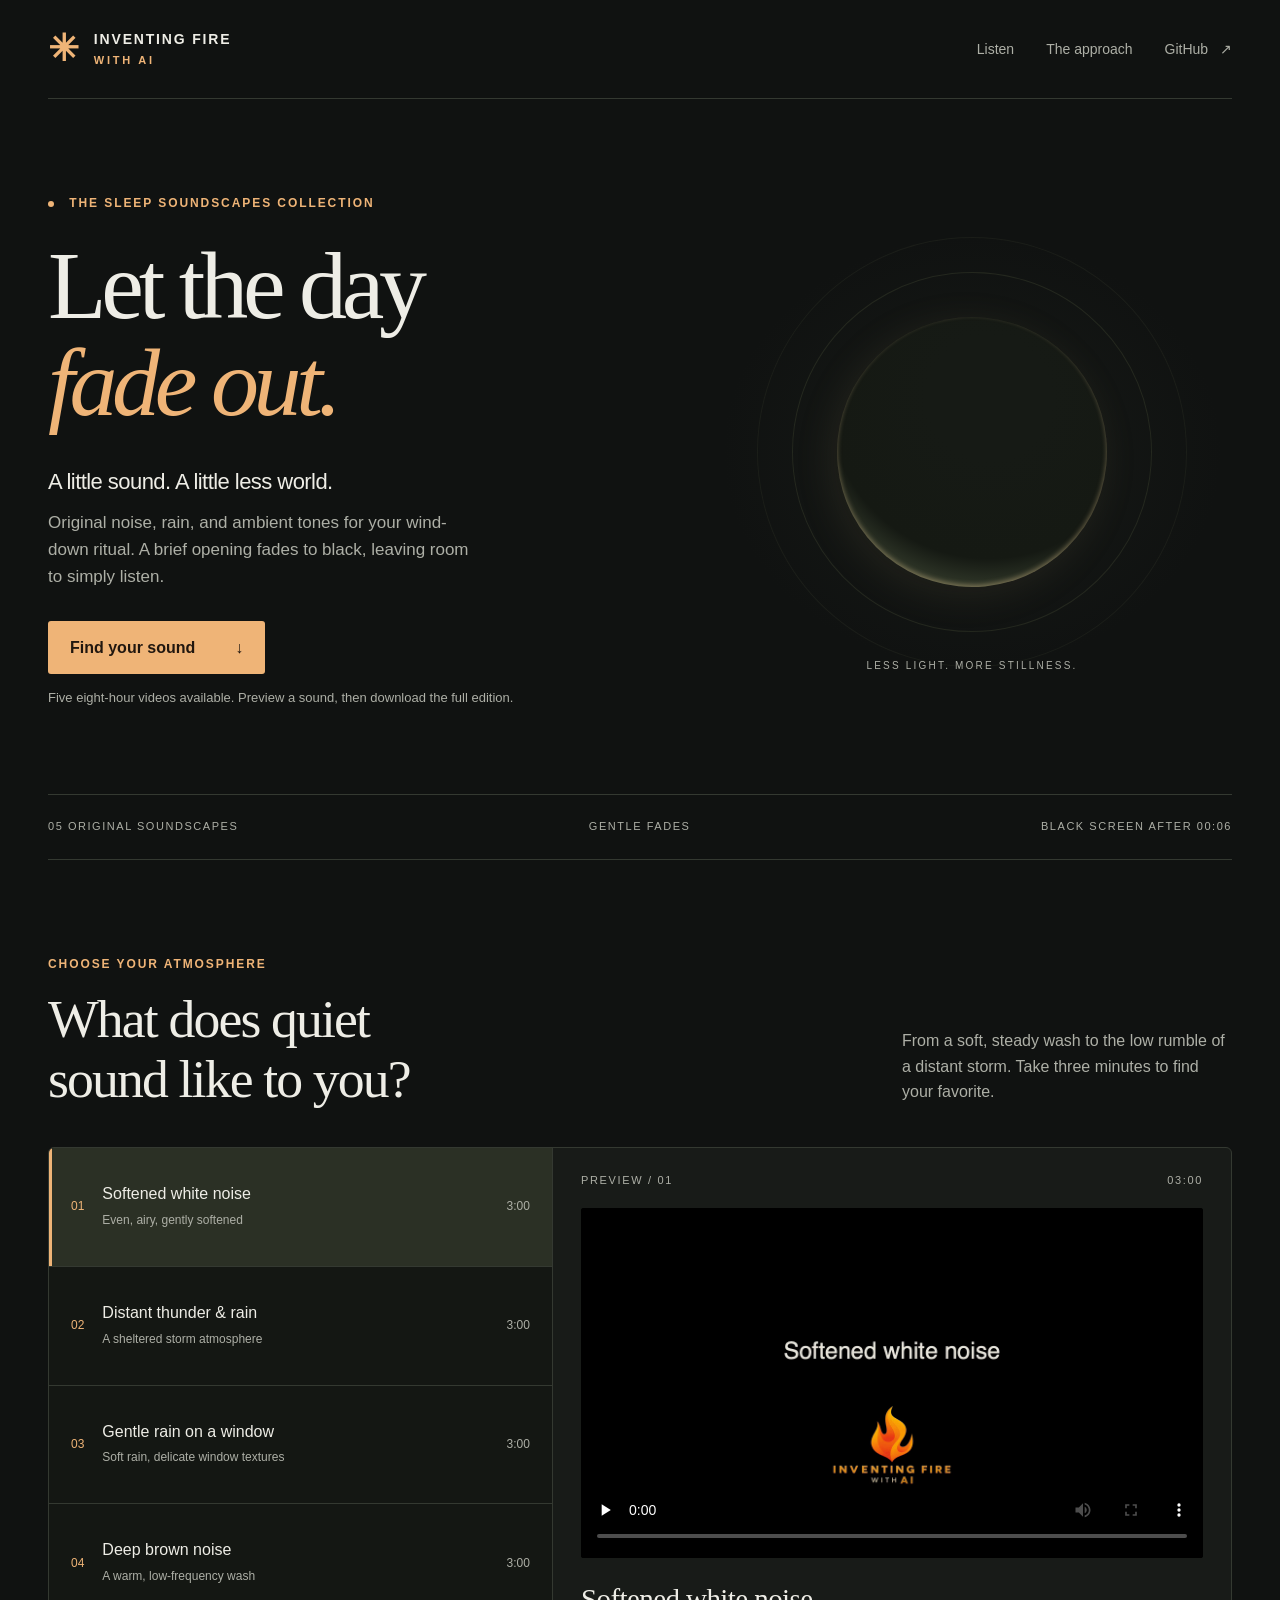
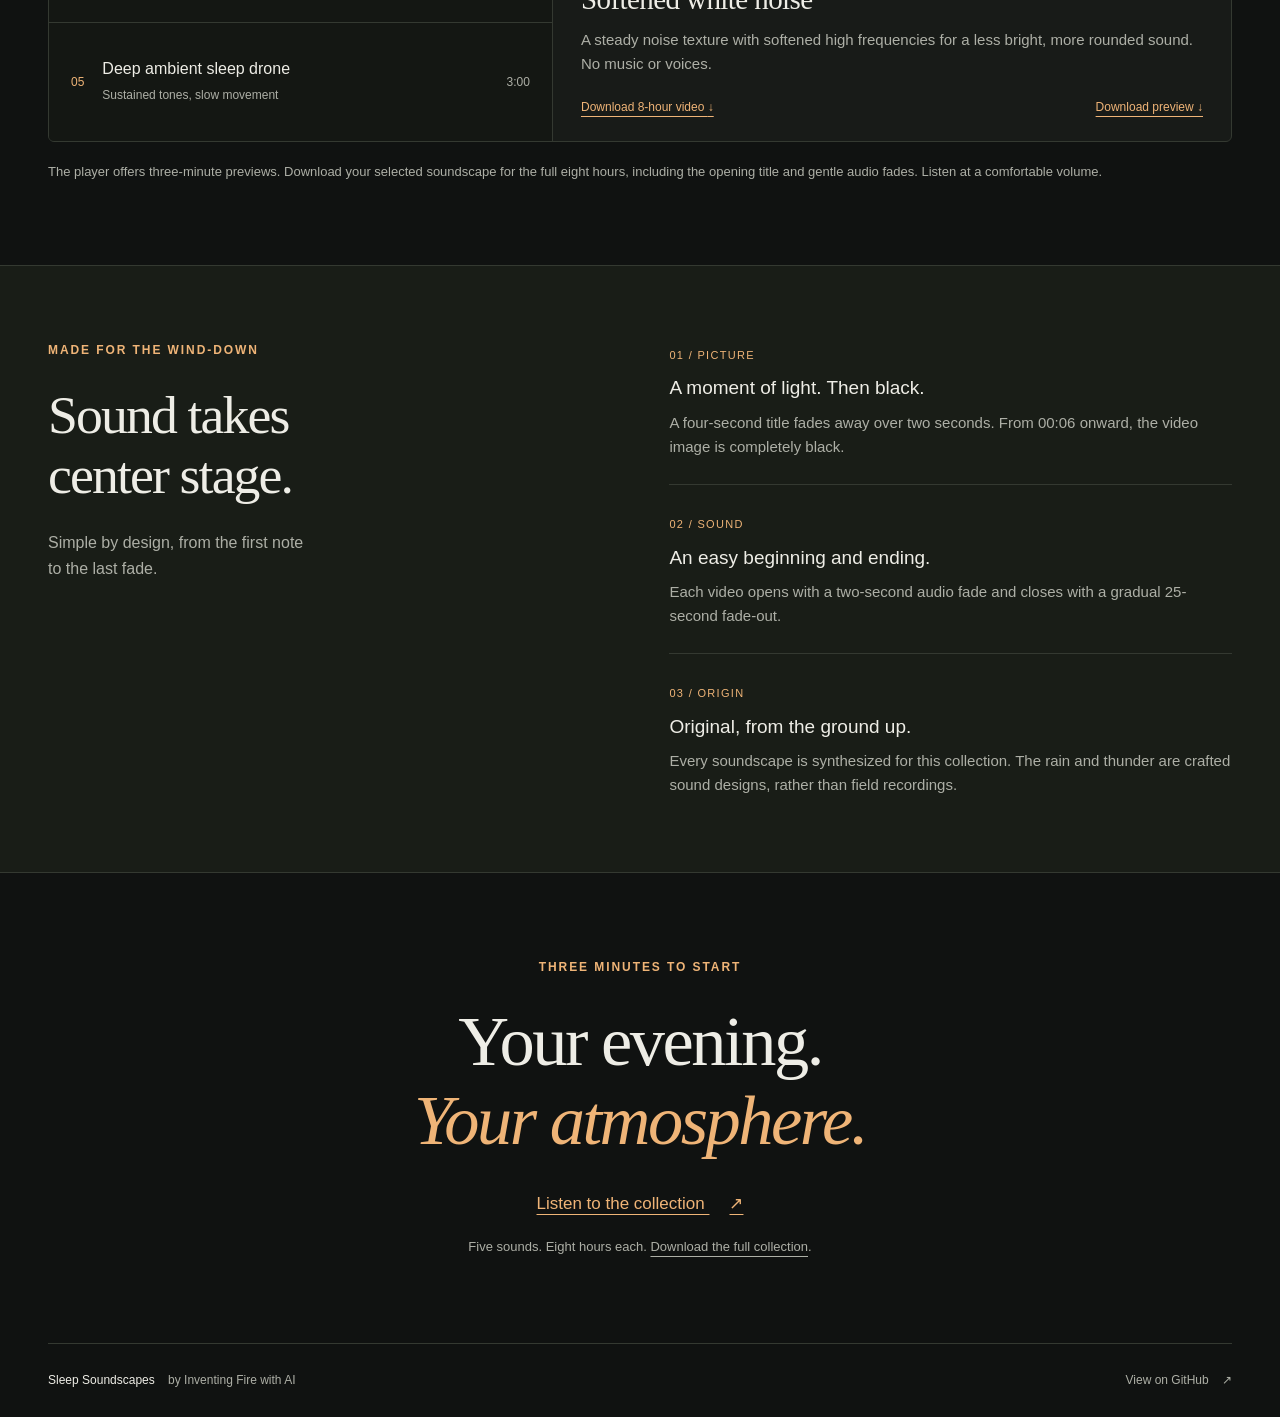
==== site/index.html @ df3f6ff0 "Consolidate production workspace with site under site/ Move the marketing site into site/ and add th" ====
<!doctype html>
<html lang="en">
<head>
  <meta charset="utf-8">
  <meta name="viewport" content="width=device-width, initial-scale=1">
  <meta name="theme-color" content="#101211">
  <meta name="description" content="Five original eight-hour soundscapes for winding down. Preview and download white noise, deep brown noise, rain, distant thunder, and ambient tones by Inventing Fire with AI.">
  <meta property="og:title" content="Sleep Soundscapes · Inventing Fire with AI">
  <meta property="og:description" content="A little sound. A little less world. Five original soundscapes with a brief opening that fades to black. Preview each sound and download the full eight-hour videos.">
  <meta property="og:type" content="website">
  <meta property="og:url" content="https://chiefinnovator.github.io/sleep-videos/">
  <link rel="canonical" href="https://chiefinnovator.github.io/sleep-videos/">
  <title>Sleep Soundscapes · Inventing Fire with AI</title>
  <link rel="stylesheet" href="styles.css">
  <script src="app.js" defer></script>
</head>
<body>
  <a class="skip" href="#main">Skip to content</a>
  <header class="header wrap">
    <a class="brand" href="#" aria-label="Inventing Fire with AI home"><span class="brand-mark" aria-hidden="true">✳</span><span>INVENTING FIRE<small>WITH AI</small></span></a>
    <nav aria-label="Main navigation"><a href="#listen">Listen</a><a href="#approach">The approach</a><a class="source-link" href="https://github.com/ChiefInnovator/sleep-videos">GitHub <span aria-hidden="true">↗</span></a></nav>
  </header>
  <main id="main">
    <section class="hero wrap" aria-labelledby="hero-title">
      <div class="hero-copy">
        <p class="eyebrow"><span class="dot" aria-hidden="true"></span> THE SLEEP SOUNDSCAPES COLLECTION</p>
        <h1 id="hero-title">Let the day<br><em>fade out.</em></h1>
        <p class="intro">A little sound. A little less world.</p>
        <p class="hero-description">Original noise, rain, and ambient tones for your wind-down ritual. A brief opening fades to black, leaving room to simply listen.</p>
        <a class="button" href="#listen">Find your sound <span aria-hidden="true">↓</span></a>
        <p class="release-note">Five eight-hour videos available. Preview a sound, then download the full edition.</p>
      </div>
      <div class="night-art" aria-hidden="true"><div class="orbit orbit-one"></div><div class="orbit orbit-two"></div><div class="eclipse"></div><span class="art-caption">LESS LIGHT. MORE STILLNESS.</span></div>
    </section>
    <div class="collection-note wrap"><span>05 ORIGINAL SOUNDSCAPES</span><span>GENTLE FADES</span><span>BLACK SCREEN AFTER 00:06</span></div>
    <section class="listen wrap" id="listen" aria-labelledby="listen-title">
      <div class="section-heading"><div><p class="eyebrow">CHOOSE YOUR ATMOSPHERE</p><h2 id="listen-title">What does quiet<br>sound like to you?</h2></div><p>From a soft, steady wash to the low rumble of a distant storm. Take three minutes to find your favorite.</p></div>
      <div class="listening-room">
        <div class="track-list" role="group" aria-label="Select a soundscape">
          <button class="track" type="button" data-track="white-noise" aria-pressed="true"><span class="track-number">01</span><span class="track-copy"><strong>Softened white noise</strong><small>Even, airy, gently softened</small></span><span class="track-duration">3:00</span></button>
          <button class="track" type="button" data-track="distant-thunder-rain" aria-pressed="false"><span class="track-number">02</span><span class="track-copy"><strong>Distant thunder &amp; rain</strong><small>A sheltered storm atmosphere</small></span><span class="track-duration">3:00</span></button>
          <button class="track" type="button" data-track="rain-on-window" aria-pressed="false"><span class="track-number">03</span><span class="track-copy"><strong>Gentle rain on a window</strong><small>Soft rain, delicate window textures</small></span><span class="track-duration">3:00</span></button>
          <button class="track" type="button" data-track="brown-noise" aria-pressed="false"><span class="track-number">04</span><span class="track-copy"><strong>Deep brown noise</strong><small>A warm, low-frequency wash</small></span><span class="track-duration">3:00</span></button>
          <button class="track" type="button" data-track="ambient-drone" aria-pressed="false"><span class="track-number">05</span><span class="track-copy"><strong>Deep ambient sleep drone</strong><small>Sustained tones, slow movement</small></span><span class="track-duration">3:00</span></button>
        </div>
        <div class="player-panel">
          <div class="player-label"><span>PREVIEW / <span id="track-index">01</span></span><span>03:00</span></div>
          <video id="player" controls playsinline preload="none" poster="media/white-noise-title.png" src="media/white-noise-preview.mp4" aria-label="Softened white noise preview">Your browser does not support video playback. <a href="media/white-noise-preview.mp4">Download the white noise preview</a>.</video>
          <div class="player-copy" aria-live="polite" aria-atomic="true"><h3 id="track-title">Softened white noise</h3><p id="track-description">A steady noise texture with softened high frequencies for a less bright, more rounded sound. No music or voices.</p></div>
          <div class="player-footer"><a id="download-full" href="https://github.com/ChiefInnovator/sleep-videos/releases/download/v1.0.0/white-noise-full.mp4">Download 8-hour video <span aria-hidden="true">↓</span></a><a id="download" href="media/white-noise-preview.mp4" download>Download preview <span aria-hidden="true">↓</span></a></div>
          <p class="player-error" id="player-error" role="alert" hidden>This preview couldn’t load. Try the download link below the player.</p>
          <noscript><p>To hear the other soundscapes, open a preview: <a href="media/distant-thunder-rain-preview.mp4">Thunder &amp; rain</a> · <a href="media/rain-on-window-preview.mp4">Window rain</a> · <a href="media/brown-noise-preview.mp4">Brown noise</a> · <a href="media/ambient-drone-preview.mp4">Ambient drone</a>.</p></noscript>
        </div>
      </div>
      <p class="listening-note">The player offers three-minute previews. Download your selected soundscape for the full eight hours, including the opening title and gentle audio fades. Listen at a comfortable volume.</p>
    </section>
    <section class="approach" id="approach" aria-labelledby="approach-title"><div class="wrap approach-inner">
      <div class="approach-intro"><p class="eyebrow">MADE FOR THE WIND-DOWN</p><h2 id="approach-title">Sound takes<br>center stage.</h2><p>Simple by design, from the first note to the last fade.</p></div>
      <div class="principles">
        <article><span class="principle-number">01 / PICTURE</span><h3>A moment of light. Then black.</h3><p>A four-second title fades away over two seconds. From 00:06 onward, the video image is completely black.</p></article>
        <article><span class="principle-number">02 / SOUND</span><h3>An easy beginning and ending.</h3><p>Each video opens with a two-second audio fade and closes with a gradual 25-second fade-out.</p></article>
        <article><span class="principle-number">03 / ORIGIN</span><h3>Original, from the ground up.</h3><p>Every soundscape is synthesized for this collection. The rain and thunder are crafted sound designs, rather than field recordings.</p></article>
      </div>
    </div></section>
    <section class="closing wrap"><p class="eyebrow">THREE MINUTES TO START</p><h2>Your evening.<br><em>Your atmosphere.</em></h2><a class="text-link" href="#listen">Listen to the collection <span aria-hidden="true">↗</span></a><p>Five sounds. Eight hours each. <a href="https://github.com/ChiefInnovator/sleep-videos/releases/tag/v1.0.0">Download the full collection</a>.</p></section>
  </main>
  <footer class="footer wrap"><p>Sleep Soundscapes <span>by Inventing Fire with AI</span></p><a href="https://github.com/ChiefInnovator/sleep-videos">View on GitHub <span aria-hidden="true">↗</span></a></footer>
</body>
</html>
---- site/styles.css ----
:root{color-scheme:dark;--bg:#101211;--surface:#181b18;--text:#eeede6;--muted:#adafa6;--line:#343931;--accent:#efb477;--serif:Georgia,'Times New Roman',serif}*{box-sizing:border-box}html{scroll-behavior:smooth;scroll-padding-top:2rem}body{margin:0;background:var(--bg);color:var(--text);font:16px/1.6 -apple-system,BlinkMacSystemFont,'Segoe UI',sans-serif}a{color:inherit;text-underline-offset:5px}button,a{-webkit-tap-highlight-color:transparent}button{font:inherit}a:focus-visible,button:focus-visible,video:focus-visible{outline:2px solid var(--accent);outline-offset:6px}.wrap{width:min(1200px,calc(100% - 96px));margin-inline:auto}.skip{position:absolute;top:-100px;left:16px;z-index:10;background:var(--text);color:var(--bg);padding:12px}.skip:focus{top:12px}.header{display:flex;justify-content:space-between;align-items:center;padding-block:30px;border-bottom:1px solid var(--line);gap:24px}.brand{display:flex;align-items:center;gap:13px;text-decoration:none;letter-spacing:.13em;font-weight:650;font-size:14px;line-height:1.4}.brand small{display:block;font-size:11px;letter-spacing:.25em;color:var(--accent);margin-top:3px}.brand-mark{font-size:37px;line-height:1;color:var(--accent)}nav{display:flex;gap:32px;align-items:center;font-size:14px}nav a{text-decoration:none;color:var(--muted)}nav a:hover{color:var(--text)}.source-link span{margin-left:8px}.hero{display:grid;grid-template-columns:1.2fr 1fr;align-items:center;gap:40px;padding-block:95px 85px;overflow:hidden}.eyebrow{font-size:12px;font-weight:600;letter-spacing:.16em;margin:0 0 26px;color:var(--accent);line-height:1.5}.dot{display:inline-block;width:6px;height:6px;border-radius:50%;background:var(--accent);margin-right:10px;vertical-align:middle}h1,h2,h3,p{margin-top:0}h1{font:normal clamp(66px,7.5vw,104px)/1.01 var(--serif);letter-spacing:-.055em;margin-bottom:32px}em{font-weight:normal;color:var(--accent)}.intro{font-size:22px;letter-spacing:-.025em;margin-bottom:10px}.hero-description{max-width:435px;color:var(--muted);font-size:17px;margin-bottom:30px}.button{display:inline-flex;align-items:center;gap:40px;background:var(--accent);color:#21170f;padding:14px 22px;text-decoration:none;border-radius:3px;font-weight:600}.button:hover{background:#f4c593}.release-note{font-size:13px;color:var(--muted);margin:14px 0 0}.night-art{height:450px;position:relative;display:grid;place-items:center;background:radial-gradient(ellipse at 50% 50%,#2b322840,transparent 68%)}.eclipse{width:270px;height:270px;border-radius:50%;background:radial-gradient(circle at 65% 35%,#161a15 25%,#151913 65%,#4e5941 90%,#c8c9a0);box-shadow:-9px 4px 40px #aa996619,inset 1px -2px 5px #e7ca9366;transform:rotate(-28deg)}.orbit{position:absolute;left:50%;top:50%;border:1px solid #555c4145;border-radius:50%;transform:translate(-50%,-50%) rotate(-28deg);width:360px;height:360px}.orbit-two{width:430px;height:430px;border-color:#555c4128}.art-caption{position:absolute;bottom:3px;font-size:10px;letter-spacing:.22em;color:var(--muted)}.collection-note{display:flex;justify-content:space-between;gap:20px;border-block:1px solid var(--line);padding-block:23px;font-size:11px;letter-spacing:.14em;color:var(--muted)}.listen{padding-block:95px 82px}.section-heading{display:flex;align-items:flex-end;justify-content:space-between;gap:50px;margin-bottom:38px}.section-heading .eyebrow{margin-bottom:16px}h2{font:normal clamp(38px,4.2vw,58px)/1.12 var(--serif);letter-spacing:-.035em;margin-bottom:0}.section-heading>p{max-width:330px;color:var(--muted);margin-bottom:4px}.listening-room{display:grid;grid-template-columns:1fr 1.35fr;border:1px solid var(--line);border-radius:6px;overflow:hidden;background:var(--surface)}.track-list{display:flex;flex-direction:column;background:#141713}.track{display:flex;align-items:center;gap:18px;text-align:left;color:var(--text);background:transparent;border:0;border-bottom:1px solid var(--line);padding:25px 22px;cursor:pointer;flex:1;min-height:100px}.track:last-child{border-bottom:0}.track:hover{background:#22281e}.track[aria-pressed=true]{background:#2b3025;box-shadow:inset 3px 0 var(--accent)}.track-number{font-size:12px;color:var(--accent);font-variant-numeric:tabular-nums}.track-copy{flex:1;min-width:0}.track strong{display:block;font-size:16px;font-weight:500;line-height:1.3}.track small{display:block;font-size:12px;color:var(--muted);margin-top:6px}.track-duration{font-size:12px;color:var(--muted);font-variant-numeric:tabular-nums}.player-panel{padding:24px 28px;border-left:1px solid var(--line);min-width:0;display:flex;flex-direction:column}.player-label{display:flex;justify-content:space-between;font-size:11px;letter-spacing:.15em;color:var(--muted);margin-bottom:18px}video{display:block;width:100%;aspect-ratio:16/9;background:#000;border-radius:3px}.player-copy{margin-top:25px}.player-copy h3{font:normal 29px/1.15 var(--serif);letter-spacing:-.02em;margin-bottom:12px}.player-copy p{font-size:15px;color:var(--muted);min-height:48px;margin-bottom:22px}.player-footer{margin-top:auto;display:flex;flex-wrap:wrap;justify-content:space-between;gap:12px;font-size:12px;color:var(--muted)}.player-footer a{color:var(--accent)}.player-error{color:#f1bb93;font-size:14px;margin:18px 0 0}.listening-note{color:var(--muted);font-size:13px;margin:20px 0 0}.approach{background:#191d17;border-block:1px solid var(--line)}.approach-inner{padding-block:75px;display:grid;grid-template-columns:1fr 1.1fr;gap:110px}.approach-intro h2{margin-bottom:25px}.approach-intro>p:last-child{color:var(--muted);max-width:270px}.principles article{padding-block:25px;border-bottom:1px solid var(--line)}.principles article:first-child{padding-top:0}.principles article:last-child{border:0;padding-bottom:0}.principle-number{font-size:11px;letter-spacing:.12em;color:var(--accent)}.principles h3{font-size:19px;font-weight:500;line-height:1.4;margin:9px 0}.principles p{color:var(--muted);font-size:15px;margin-bottom:0}.closing{text-align:center;padding-block:85px}.closing h2{font-size:clamp(48px,5.5vw,76px);margin-bottom:30px}.text-link{display:inline-block;font-size:17px;color:var(--accent)}.text-link span{margin-left:20px}.closing>p:last-child{font-size:13px;color:var(--muted);margin:20px 0 0}.footer{border-top:1px solid var(--line);padding-block:27px;display:flex;justify-content:space-between;gap:20px;align-items:center;font-size:12px}.footer p{margin:0}.footer span{color:var(--muted);margin-left:10px}.footer a{color:var(--muted);text-decoration:none}@media(min-width:1500px){.hero{padding-block:115px}}@media(max-width:950px){.wrap{width:calc(100% - 48px)}.hero{gap:0;padding-block:70px}.night-art{height:380px}.eclipse{width:230px;height:230px}.orbit{width:300px;height:300px}.orbit-two{width:350px;height:350px}.hero-description{max-width:360px}.listening-room{grid-template-columns:1fr 1.15fr}.track{gap:12px;padding:20px 16px}.track-duration{display:none}.player-panel{padding:22px}.approach-inner{gap:65px}}@media(max-width:700px){.wrap{width:calc(100% - 40px)}.header{padding-block:24px;align-items:flex-start}.brand{font-size:12px;gap:9px}.brand-mark{font-size:30px}nav{gap:18px;font-size:13px}nav a:nth-child(2){display:none}.hero{grid-template-columns:1fr;padding-block:58px 45px}.hero-copy{position:relative;z-index:1}h1{font-size:clamp(64px,14vw,90px)}.hero-description{max-width:440px}.night-art{display:none}.eyebrow{font-size:10px;letter-spacing:.12em}.collection-note{font-size:9px;letter-spacing:.08em;flex-wrap:wrap;justify-content:flex-start;column-gap:24px;row-gap:8px;padding-block:18px}.listen{padding-block:55px}.section-heading{display:block;margin-bottom:27px}.section-heading>p{max-width:100%;margin:20px 0 0}.listening-room{grid-template-columns:1fr}.track{min-height:82px;padding:17px 20px}.track-duration{display:block}.track small{font-size:13px}.player-panel{border-left:0;border-top:1px solid var(--line);padding:22px 18px}.player-copy p{min-height:0}.approach-inner{grid-template-columns:1fr;gap:32px;padding-block:50px}.approach-intro>p:last-child{max-width:100%}.closing{padding-block:60px}.footer{align-items:flex-start}.footer p span{display:block;margin-left:0}.footer a{white-space:nowrap}}@media(prefers-reduced-motion:reduce){html{scroll-behavior:auto}}
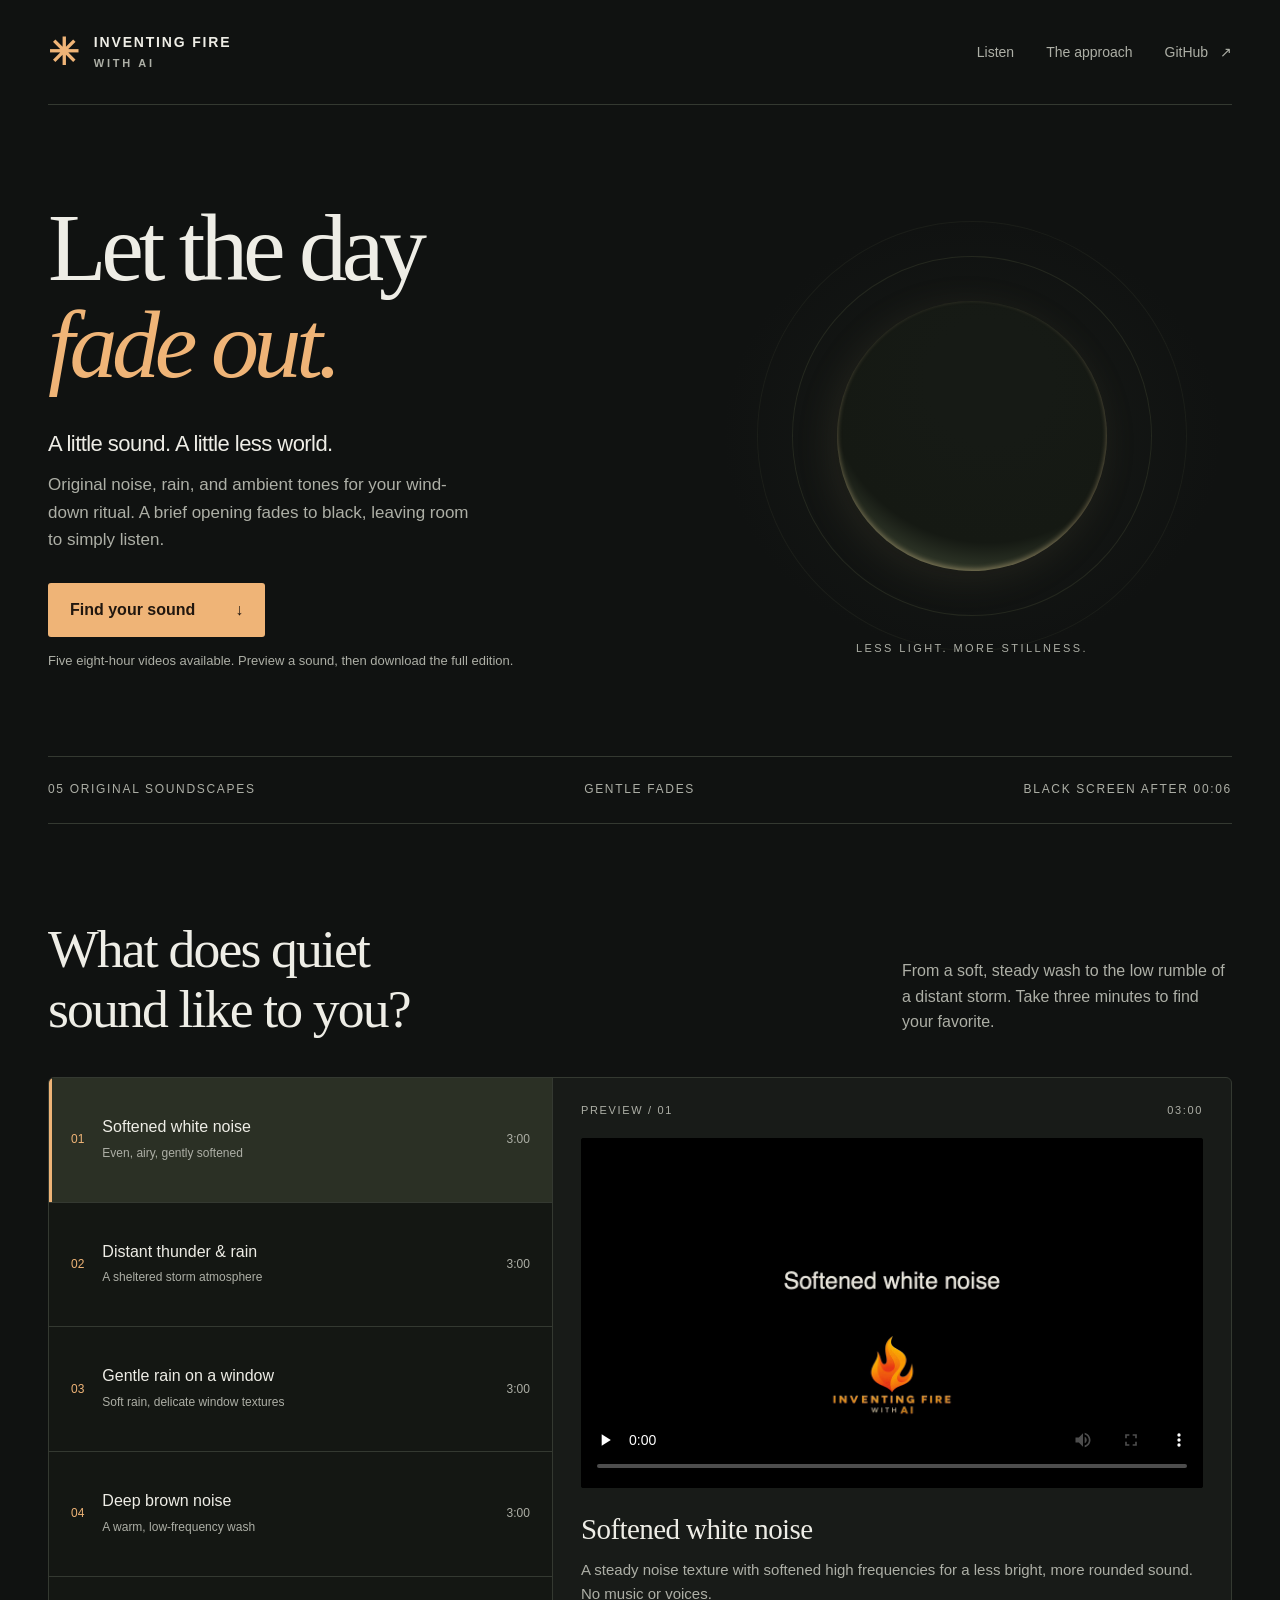
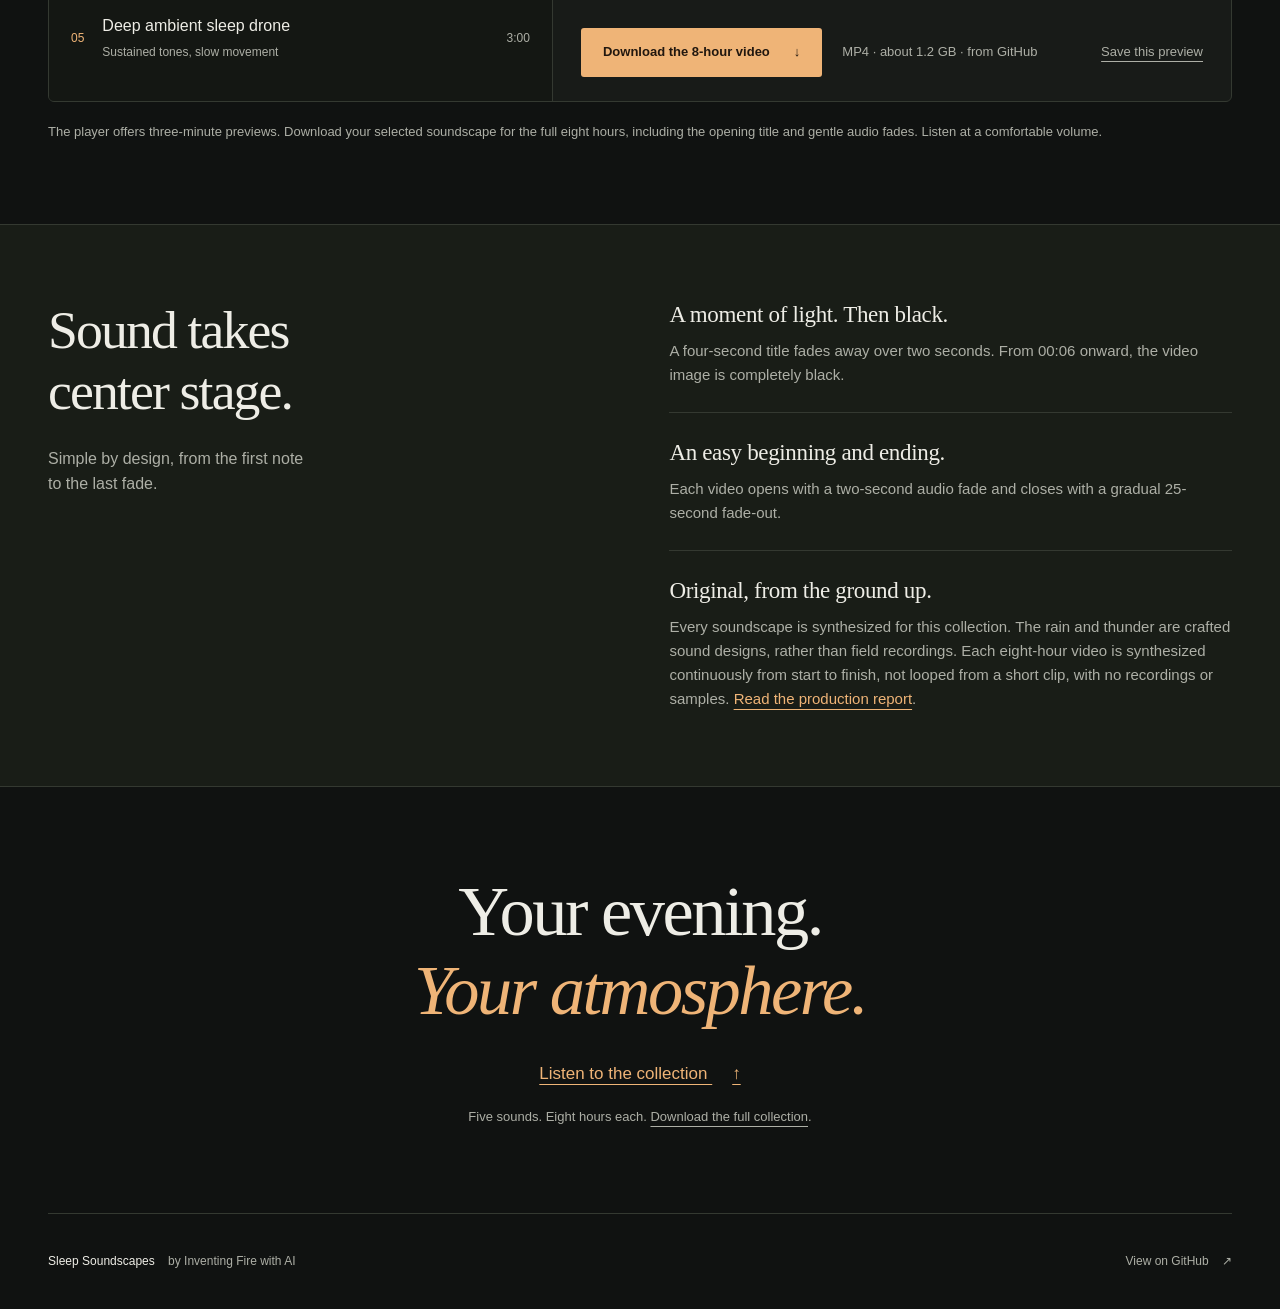
==== commit fe4d668c: "Apply Impeccable critique to the landing page Make the full video the player's primary action with i" ====
--- a/site/index.html
+++ b/site/index.html
@@ -9,6 +9,7 @@
   <meta property="og:description" content="A little sound. A little less world. Five original soundscapes with a brief opening that fades to black. Preview each sound and download the full eight-hour videos.">
   <meta property="og:type" content="website">
   <meta property="og:url" content="https://chiefinnovator.github.io/sleep-videos/">
+  <meta property="og:image" content="https://chiefinnovator.github.io/sleep-videos/media/white-noise-title.png">
   <link rel="canonical" href="https://chiefinnovator.github.io/sleep-videos/">
   <title>Sleep Soundscapes · Inventing Fire with AI</title>
   <link rel="stylesheet" href="styles.css">
@@ -23,7 +24,6 @@
   <main id="main">
     <section class="hero wrap" aria-labelledby="hero-title">
       <div class="hero-copy">
-        <p class="eyebrow"><span class="dot" aria-hidden="true"></span> THE SLEEP SOUNDSCAPES COLLECTION</p>
         <h1 id="hero-title">Let the day<br><em>fade out.</em></h1>
         <p class="intro">A little sound. A little less world.</p>
         <p class="hero-description">Original noise, rain, and ambient tones for your wind-down ritual. A brief opening fades to black, leaving room to simply listen.</p>
@@ -34,7 +34,7 @@
     </section>
     <div class="collection-note wrap"><span>05 ORIGINAL SOUNDSCAPES</span><span>GENTLE FADES</span><span>BLACK SCREEN AFTER 00:06</span></div>
     <section class="listen wrap" id="listen" aria-labelledby="listen-title">
-      <div class="section-heading"><div><p class="eyebrow">CHOOSE YOUR ATMOSPHERE</p><h2 id="listen-title">What does quiet<br>sound like to you?</h2></div><p>From a soft, steady wash to the low rumble of a distant storm. Take three minutes to find your favorite.</p></div>
+      <div class="section-heading"><div><h2 id="listen-title">What does quiet<br>sound like to you?</h2></div><p>From a soft, steady wash to the low rumble of a distant storm. Take three minutes to find your favorite.</p></div>
       <div class="listening-room">
         <div class="track-list" role="group" aria-label="Select a soundscape">
           <button class="track" type="button" data-track="white-noise" aria-pressed="true"><span class="track-number">01</span><span class="track-copy"><strong>Softened white noise</strong><small>Even, airy, gently softened</small></span><span class="track-duration">3:00</span></button>
@@ -47,22 +47,22 @@
           <div class="player-label"><span>PREVIEW / <span id="track-index">01</span></span><span>03:00</span></div>
           <video id="player" controls playsinline preload="none" poster="media/white-noise-title.png" src="media/white-noise-preview.mp4" aria-label="Softened white noise preview">Your browser does not support video playback. <a href="media/white-noise-preview.mp4">Download the white noise preview</a>.</video>
           <div class="player-copy" aria-live="polite" aria-atomic="true"><h3 id="track-title">Softened white noise</h3><p id="track-description">A steady noise texture with softened high frequencies for a less bright, more rounded sound. No music or voices.</p></div>
-          <div class="player-footer"><a id="download-full" href="https://github.com/ChiefInnovator/sleep-videos/releases/download/v1.0.0/white-noise-full.mp4">Download 8-hour video <span aria-hidden="true">↓</span></a><a id="download" href="media/white-noise-preview.mp4" download>Download preview <span aria-hidden="true">↓</span></a></div>
-          <p class="player-error" id="player-error" role="alert" hidden>This preview couldn’t load. Try the download link below the player.</p>
+          <div class="player-footer"><a class="button" id="download-full" href="https://github.com/ChiefInnovator/sleep-videos/releases/download/v1.0.0/white-noise-full.mp4">Download the 8-hour video <span aria-hidden="true">↓</span></a><span class="file-note">MP4 · about 1.2 GB · from GitHub</span><a class="quiet-link" id="download" href="media/white-noise-preview.mp4" download>Save this preview</a></div>
+          <p class="player-error" id="player-error" role="alert" hidden>This preview couldn’t load. Try the download links above.</p>
           <noscript><p>To hear the other soundscapes, open a preview: <a href="media/distant-thunder-rain-preview.mp4">Thunder &amp; rain</a> · <a href="media/rain-on-window-preview.mp4">Window rain</a> · <a href="media/brown-noise-preview.mp4">Brown noise</a> · <a href="media/ambient-drone-preview.mp4">Ambient drone</a>.</p></noscript>
         </div>
       </div>
       <p class="listening-note">The player offers three-minute previews. Download your selected soundscape for the full eight hours, including the opening title and gentle audio fades. Listen at a comfortable volume.</p>
     </section>
     <section class="approach" id="approach" aria-labelledby="approach-title"><div class="wrap approach-inner">
-      <div class="approach-intro"><p class="eyebrow">MADE FOR THE WIND-DOWN</p><h2 id="approach-title">Sound takes<br>center stage.</h2><p>Simple by design, from the first note to the last fade.</p></div>
+      <div class="approach-intro"><h2 id="approach-title">Sound takes<br>center stage.</h2><p>Simple by design, from the first note to the last fade.</p></div>
       <div class="principles">
-        <article><span class="principle-number">01 / PICTURE</span><h3>A moment of light. Then black.</h3><p>A four-second title fades away over two seconds. From 00:06 onward, the video image is completely black.</p></article>
-        <article><span class="principle-number">02 / SOUND</span><h3>An easy beginning and ending.</h3><p>Each video opens with a two-second audio fade and closes with a gradual 25-second fade-out.</p></article>
-        <article><span class="principle-number">03 / ORIGIN</span><h3>Original, from the ground up.</h3><p>Every soundscape is synthesized for this collection. The rain and thunder are crafted sound designs, rather than field recordings.</p></article>
+        <article><h3>A moment of light. Then black.</h3><p>A four-second title fades away over two seconds. From 00:06 onward, the video image is completely black.</p></article>
+        <article><h3>An easy beginning and ending.</h3><p>Each video opens with a two-second audio fade and closes with a gradual 25-second fade-out.</p></article>
+        <article><h3>Original, from the ground up.</h3><p>Every soundscape is synthesized for this collection. The rain and thunder are crafted sound designs, rather than field recordings. Each eight-hour video is synthesized continuously from start to finish, not looped from a short clip, with no recordings or samples. <a href="https://github.com/ChiefInnovator/sleep-videos/blob/main/reports/full-summary.md">Read the production report</a>.</p></article>
       </div>
     </div></section>
-    <section class="closing wrap"><p class="eyebrow">THREE MINUTES TO START</p><h2>Your evening.<br><em>Your atmosphere.</em></h2><a class="text-link" href="#listen">Listen to the collection <span aria-hidden="true">↗</span></a><p>Five sounds. Eight hours each. <a href="https://github.com/ChiefInnovator/sleep-videos/releases/tag/v1.0.0">Download the full collection</a>.</p></section>
+    <section class="closing wrap"><h2>Your evening.<br><em>Your atmosphere.</em></h2><a class="text-link" href="#listen">Listen to the collection <span aria-hidden="true">↑</span></a><p>Five sounds. Eight hours each. <a href="https://github.com/ChiefInnovator/sleep-videos/releases/tag/v1.0.0">Download the full collection</a>.</p></section>
   </main>
   <footer class="footer wrap"><p>Sleep Soundscapes <span>by Inventing Fire with AI</span></p><a href="https://github.com/ChiefInnovator/sleep-videos">View on GitHub <span aria-hidden="true">↗</span></a></footer>
 </body>
--- a/site/styles.css
+++ b/site/styles.css
@@ -1 +1 @@
-:root{color-scheme:dark;--bg:#101211;--surface:#181b18;--text:#eeede6;--muted:#adafa6;--line:#343931;--accent:#efb477;--serif:Georgia,'Times New Roman',serif}*{box-sizing:border-box}html{scroll-behavior:smooth;scroll-padding-top:2rem}body{margin:0;background:var(--bg);color:var(--text);font:16px/1.6 -apple-system,BlinkMacSystemFont,'Segoe UI',sans-serif}a{color:inherit;text-underline-offset:5px}button,a{-webkit-tap-highlight-color:transparent}button{font:inherit}a:focus-visible,button:focus-visible,video:focus-visible{outline:2px solid var(--accent);outline-offset:6px}.wrap{width:min(1200px,calc(100% - 96px));margin-inline:auto}.skip{position:absolute;top:-100px;left:16px;z-index:10;background:var(--text);color:var(--bg);padding:12px}.skip:focus{top:12px}.header{display:flex;justify-content:space-between;align-items:center;padding-block:30px;border-bottom:1px solid var(--line);gap:24px}.brand{display:flex;align-items:center;gap:13px;text-decoration:none;letter-spacing:.13em;font-weight:650;font-size:14px;line-height:1.4}.brand small{display:block;font-size:11px;letter-spacing:.25em;color:var(--accent);margin-top:3px}.brand-mark{font-size:37px;line-height:1;color:var(--accent)}nav{display:flex;gap:32px;align-items:center;font-size:14px}nav a{text-decoration:none;color:var(--muted)}nav a:hover{color:var(--text)}.source-link span{margin-left:8px}.hero{display:grid;grid-template-columns:1.2fr 1fr;align-items:center;gap:40px;padding-block:95px 85px;overflow:hidden}.eyebrow{font-size:12px;font-weight:600;letter-spacing:.16em;margin:0 0 26px;color:var(--accent);line-height:1.5}.dot{display:inline-block;width:6px;height:6px;border-radius:50%;background:var(--accent);margin-right:10px;vertical-align:middle}h1,h2,h3,p{margin-top:0}h1{font:normal clamp(66px,7.5vw,104px)/1.01 var(--serif);letter-spacing:-.055em;margin-bottom:32px}em{font-weight:normal;color:var(--accent)}.intro{font-size:22px;letter-spacing:-.025em;margin-bottom:10px}.hero-description{max-width:435px;color:var(--muted);font-size:17px;margin-bottom:30px}.button{display:inline-flex;align-items:center;gap:40px;background:var(--accent);color:#21170f;padding:14px 22px;text-decoration:none;border-radius:3px;font-weight:600}.button:hover{background:#f4c593}.release-note{font-size:13px;color:var(--muted);margin:14px 0 0}.night-art{height:450px;position:relative;display:grid;place-items:center;background:radial-gradient(ellipse at 50% 50%,#2b322840,transparent 68%)}.eclipse{width:270px;height:270px;border-radius:50%;background:radial-gradient(circle at 65% 35%,#161a15 25%,#151913 65%,#4e5941 90%,#c8c9a0);box-shadow:-9px 4px 40px #aa996619,inset 1px -2px 5px #e7ca9366;transform:rotate(-28deg)}.orbit{position:absolute;left:50%;top:50%;border:1px solid #555c4145;border-radius:50%;transform:translate(-50%,-50%) rotate(-28deg);width:360px;height:360px}.orbit-two{width:430px;height:430px;border-color:#555c4128}.art-caption{position:absolute;bottom:3px;font-size:10px;letter-spacing:.22em;color:var(--muted)}.collection-note{display:flex;justify-content:space-between;gap:20px;border-block:1px solid var(--line);padding-block:23px;font-size:11px;letter-spacing:.14em;color:var(--muted)}.listen{padding-block:95px 82px}.section-heading{display:flex;align-items:flex-end;justify-content:space-between;gap:50px;margin-bottom:38px}.section-heading .eyebrow{margin-bottom:16px}h2{font:normal clamp(38px,4.2vw,58px)/1.12 var(--serif);letter-spacing:-.035em;margin-bottom:0}.section-heading>p{max-width:330px;color:var(--muted);margin-bottom:4px}.listening-room{display:grid;grid-template-columns:1fr 1.35fr;border:1px solid var(--line);border-radius:6px;overflow:hidden;background:var(--surface)}.track-list{display:flex;flex-direction:column;background:#141713}.track{display:flex;align-items:center;gap:18px;text-align:left;color:var(--text);background:transparent;border:0;border-bottom:1px solid var(--line);padding:25px 22px;cursor:pointer;flex:1;min-height:100px}.track:last-child{border-bottom:0}.track:hover{background:#22281e}.track[aria-pressed=true]{background:#2b3025;box-shadow:inset 3px 0 var(--accent)}.track-number{font-size:12px;color:var(--accent);font-variant-numeric:tabular-nums}.track-copy{flex:1;min-width:0}.track strong{display:block;font-size:16px;font-weight:500;line-height:1.3}.track small{display:block;font-size:12px;color:var(--muted);margin-top:6px}.track-duration{font-size:12px;color:var(--muted);font-variant-numeric:tabular-nums}.player-panel{padding:24px 28px;border-left:1px solid var(--line);min-width:0;display:flex;flex-direction:column}.player-label{display:flex;justify-content:space-between;font-size:11px;letter-spacing:.15em;color:var(--muted);margin-bottom:18px}video{display:block;width:100%;aspect-ratio:16/9;background:#000;border-radius:3px}.player-copy{margin-top:25px}.player-copy h3{font:normal 29px/1.15 var(--serif);letter-spacing:-.02em;margin-bottom:12px}.player-copy p{font-size:15px;color:var(--muted);min-height:48px;margin-bottom:22px}.player-footer{margin-top:auto;display:flex;flex-wrap:wrap;justify-content:space-between;gap:12px;font-size:12px;color:var(--muted)}.player-footer a{color:var(--accent)}.player-error{color:#f1bb93;font-size:14px;margin:18px 0 0}.listening-note{color:var(--muted);font-size:13px;margin:20px 0 0}.approach{background:#191d17;border-block:1px solid var(--line)}.approach-inner{padding-block:75px;display:grid;grid-template-columns:1fr 1.1fr;gap:110px}.approach-intro h2{margin-bottom:25px}.approach-intro>p:last-child{color:var(--muted);max-width:270px}.principles article{padding-block:25px;border-bottom:1px solid var(--line)}.principles article:first-child{padding-top:0}.principles article:last-child{border:0;padding-bottom:0}.principle-number{font-size:11px;letter-spacing:.12em;color:var(--accent)}.principles h3{font-size:19px;font-weight:500;line-height:1.4;margin:9px 0}.principles p{color:var(--muted);font-size:15px;margin-bottom:0}.closing{text-align:center;padding-block:85px}.closing h2{font-size:clamp(48px,5.5vw,76px);margin-bottom:30px}.text-link{display:inline-block;font-size:17px;color:var(--accent)}.text-link span{margin-left:20px}.closing>p:last-child{font-size:13px;color:var(--muted);margin:20px 0 0}.footer{border-top:1px solid var(--line);padding-block:27px;display:flex;justify-content:space-between;gap:20px;align-items:center;font-size:12px}.footer p{margin:0}.footer span{color:var(--muted);margin-left:10px}.footer a{color:var(--muted);text-decoration:none}@media(min-width:1500px){.hero{padding-block:115px}}@media(max-width:950px){.wrap{width:calc(100% - 48px)}.hero{gap:0;padding-block:70px}.night-art{height:380px}.eclipse{width:230px;height:230px}.orbit{width:300px;height:300px}.orbit-two{width:350px;height:350px}.hero-description{max-width:360px}.listening-room{grid-template-columns:1fr 1.15fr}.track{gap:12px;padding:20px 16px}.track-duration{display:none}.player-panel{padding:22px}.approach-inner{gap:65px}}@media(max-width:700px){.wrap{width:calc(100% - 40px)}.header{padding-block:24px;align-items:flex-start}.brand{font-size:12px;gap:9px}.brand-mark{font-size:30px}nav{gap:18px;font-size:13px}nav a:nth-child(2){display:none}.hero{grid-template-columns:1fr;padding-block:58px 45px}.hero-copy{position:relative;z-index:1}h1{font-size:clamp(64px,14vw,90px)}.hero-description{max-width:440px}.night-art{display:none}.eyebrow{font-size:10px;letter-spacing:.12em}.collection-note{font-size:9px;letter-spacing:.08em;flex-wrap:wrap;justify-content:flex-start;column-gap:24px;row-gap:8px;padding-block:18px}.listen{padding-block:55px}.section-heading{display:block;margin-bottom:27px}.section-heading>p{max-width:100%;margin:20px 0 0}.listening-room{grid-template-columns:1fr}.track{min-height:82px;padding:17px 20px}.track-duration{display:block}.track small{font-size:13px}.player-panel{border-left:0;border-top:1px solid var(--line);padding:22px 18px}.player-copy p{min-height:0}.approach-inner{grid-template-columns:1fr;gap:32px;padding-block:50px}.approach-intro>p:last-child{max-width:100%}.closing{padding-block:60px}.footer{align-items:flex-start}.footer p span{display:block;margin-left:0}.footer a{white-space:nowrap}}@media(prefers-reduced-motion:reduce){html{scroll-behavior:auto}}
+:root{color-scheme:dark;--bg:#101211;--surface:#181b18;--text:#eeede6;--muted:#adafa6;--line:#343931;--accent:#efb477;--serif:Georgia,'Times New Roman',serif}*{box-sizing:border-box}html{scroll-behavior:smooth;scroll-padding-top:2rem}body{margin:0;background:var(--bg);color:var(--text);font:16px/1.6 -apple-system,BlinkMacSystemFont,'Segoe UI',sans-serif}a{color:inherit;text-underline-offset:5px}::selection{background:#efb47740;color:var(--text)}button,a{-webkit-tap-highlight-color:transparent}button{font:inherit}a:focus-visible,button:focus-visible,video:focus-visible{outline:2px solid var(--accent);outline-offset:6px}.wrap{width:min(1200px,calc(100% - 96px));margin-inline:auto}.skip{position:absolute;top:-100px;left:16px;z-index:10;background:var(--text);color:var(--bg);padding:12px}.skip:focus{top:12px}.header{display:flex;justify-content:space-between;align-items:center;padding-block:30px;border-bottom:1px solid var(--line);gap:24px}.brand{display:flex;align-items:center;gap:13px;text-decoration:none;letter-spacing:.13em;font-weight:650;font-size:14px;line-height:1.4}.brand small{display:block;font-size:11px;letter-spacing:.25em;color:var(--muted);margin-top:3px}.brand-mark{font-size:37px;line-height:1;color:var(--accent)}nav{display:flex;gap:32px;align-items:center;font-size:14px}nav a{text-decoration:none;color:var(--muted);padding-block:11px}nav a:hover{color:var(--text)}.source-link span{margin-left:8px}.hero{display:grid;grid-template-columns:1.2fr 1fr;align-items:center;gap:40px;padding-block:95px 85px;overflow:hidden}h1,h2,h3,p{margin-top:0}h1{font:normal clamp(66px,7.5vw,104px)/1.01 var(--serif);letter-spacing:-.055em;margin-bottom:32px}em{font-weight:normal;color:var(--accent)}.intro{font-size:22px;letter-spacing:-.025em;margin-bottom:10px}.hero-description{max-width:435px;color:var(--muted);font-size:17px;margin-bottom:30px}.button{display:inline-flex;align-items:center;gap:40px;background:var(--accent);color:#21170f;padding:14px 22px;text-decoration:none;border-radius:3px;font-weight:600}.button:hover{background:#f4c593}.release-note{font-size:13px;color:var(--muted);margin:14px 0 0}.night-art{height:450px;position:relative;display:grid;place-items:center;background:radial-gradient(ellipse at 50% 50%,#2b322840,transparent 68%)}.eclipse{width:270px;height:270px;border-radius:50%;background:radial-gradient(circle at 65% 35%,#161a15 25%,#151913 65%,#4e5941 90%,#c8c9a0);box-shadow:-9px 4px 40px #aa996619,inset 1px -2px 5px #e7ca9366;transform:rotate(-28deg)}.orbit{position:absolute;left:50%;top:50%;border:1px solid #555c4145;border-radius:50%;transform:translate(-50%,-50%) rotate(-28deg);width:360px;height:360px}.orbit-two{width:430px;height:430px;border-color:#555c4128}.art-caption{position:absolute;bottom:3px;font-size:11px;letter-spacing:.22em;color:var(--muted)}.collection-note{display:flex;justify-content:space-between;gap:20px;border-block:1px solid var(--line);padding-block:23px;font-size:12px;letter-spacing:.14em;color:var(--muted)}.listen{padding-block:95px 82px}.section-heading{display:flex;align-items:flex-end;justify-content:space-between;gap:50px;margin-bottom:38px}h2{font:normal clamp(38px,4.2vw,58px)/1.12 var(--serif);letter-spacing:-.035em;margin-bottom:0}.section-heading>p{max-width:330px;color:var(--muted);margin-bottom:4px}.listening-room{display:grid;grid-template-columns:1fr 1.35fr;border:1px solid var(--line);border-radius:6px;overflow:hidden;background:var(--surface)}.track-list{display:flex;flex-direction:column;background:#141713}.track{display:flex;align-items:center;gap:18px;text-align:left;color:var(--text);background:transparent;border:0;border-bottom:1px solid var(--line);padding:25px 22px;cursor:pointer;flex:1;min-height:100px}.track:last-child{border-bottom:0}.track:hover{background:#22281e}.track[aria-pressed=true]{background:#2b3025;box-shadow:inset 3px 0 var(--accent)}.track-number{font-size:12px;color:var(--accent);font-variant-numeric:tabular-nums}.track-copy{flex:1;min-width:0}.track strong{display:block;font-size:16px;font-weight:500;line-height:1.3}.track small{display:block;font-size:12px;color:var(--muted);margin-top:6px}.track-duration{font-size:12px;color:var(--muted);font-variant-numeric:tabular-nums}.player-panel{padding:24px 28px;border-left:1px solid var(--line);min-width:0;display:flex;flex-direction:column}.player-label{display:flex;justify-content:space-between;font-size:11px;letter-spacing:.15em;color:var(--muted);margin-bottom:18px}video{display:block;width:100%;aspect-ratio:16/9;background:#000;border-radius:3px}.player-copy{margin-top:25px}.player-copy h3{font:normal 29px/1.15 var(--serif);letter-spacing:-.02em;margin-bottom:12px}.player-copy p{font-size:15px;color:var(--muted);min-height:48px;margin-bottom:22px}.player-footer{margin-top:auto;display:flex;flex-wrap:wrap;align-items:center;gap:12px 20px;font-size:13px;color:var(--muted)}.player-footer .button{gap:24px}.file-note{font-variant-numeric:tabular-nums}.quiet-link{color:var(--muted);margin-left:auto;padding-block:11px}.quiet-link:hover{color:var(--text)}.player-error{color:#f1bb93;font-size:14px;margin:18px 0 0}.listening-note{color:var(--muted);font-size:13px;margin:20px 0 0}.approach{background:#191d17;border-block:1px solid var(--line)}.approach-inner{padding-block:75px;display:grid;grid-template-columns:1fr 1.1fr;gap:110px}.approach-intro h2{margin-bottom:25px}.approach-intro>p:last-child{color:var(--muted);max-width:270px}.principles article{padding-block:25px;border-bottom:1px solid var(--line)}.principles article:first-child{padding-top:0}.principles article:last-child{border:0;padding-bottom:0}.principles h3{font:normal 23px/1.3 var(--serif);letter-spacing:-.015em;margin:0 0 9px}.principles a{color:var(--accent)}.principles p{color:var(--muted);font-size:15px;margin-bottom:0}.closing{text-align:center;padding-block:85px}.closing h2{font-size:clamp(48px,5.5vw,76px);margin-bottom:30px}.text-link{display:inline-block;font-size:17px;color:var(--accent)}.text-link span{margin-left:20px}.closing>p:last-child{font-size:13px;color:var(--muted);margin:20px 0 0}.footer{border-top:1px solid var(--line);padding-block:27px;display:flex;justify-content:space-between;gap:20px;align-items:center;font-size:12px}.footer p{margin:0}.footer span{color:var(--muted);margin-left:10px}.footer a{color:var(--muted);text-decoration:none;padding-block:11px}@media(min-width:1500px){.hero{padding-block:115px}}@media(max-width:950px){.wrap{width:calc(100% - 48px)}.hero{gap:0;padding-block:70px}.night-art{height:380px}.eclipse{width:230px;height:230px}.orbit{width:300px;height:300px}.orbit-two{width:350px;height:350px}.hero-description{max-width:360px}.listening-room{grid-template-columns:1fr 1.15fr}.track{gap:12px;padding:20px 16px}.track-duration{display:none}.player-panel{padding:22px}.approach-inner{gap:65px}}@media(max-width:700px){.wrap{width:calc(100% - 40px)}.header{padding-block:24px;align-items:flex-start}.brand{font-size:12px;gap:9px}.brand-mark{font-size:30px}nav{gap:18px;font-size:13px}nav a:nth-child(2){display:none}.hero{grid-template-columns:1fr;padding-block:58px 45px}.hero-copy{position:relative;z-index:1}h1{font-size:clamp(64px,14vw,90px)}.hero-description{max-width:440px}.night-art{height:220px;order:-1;margin-bottom:8px;background:none}.eclipse{width:130px;height:130px}.orbit{width:175px;height:175px}.orbit-two{width:205px;height:205px}.art-caption{display:none}.collection-note{font-size:12px;letter-spacing:.08em;flex-wrap:wrap;justify-content:flex-start;column-gap:24px;row-gap:8px;padding-block:18px}.listen{padding-block:55px}.section-heading{display:block;margin-bottom:27px}.section-heading>p{max-width:100%;margin:20px 0 0}.listening-room{grid-template-columns:1fr}.track{min-height:82px;padding:17px 20px}.track-duration{display:block}.track small{font-size:13px}.player-panel{border-left:0;border-top:1px solid var(--line);padding:22px 18px}.player-copy p{min-height:0}.approach-inner{grid-template-columns:1fr;gap:32px;padding-block:50px}.approach-intro>p:last-child{max-width:100%}.closing{padding-block:60px}.footer{align-items:flex-start}.footer p span{display:block;margin-left:0}.footer a{white-space:nowrap}}@media(prefers-reduced-motion:reduce){html{scroll-behavior:auto}}
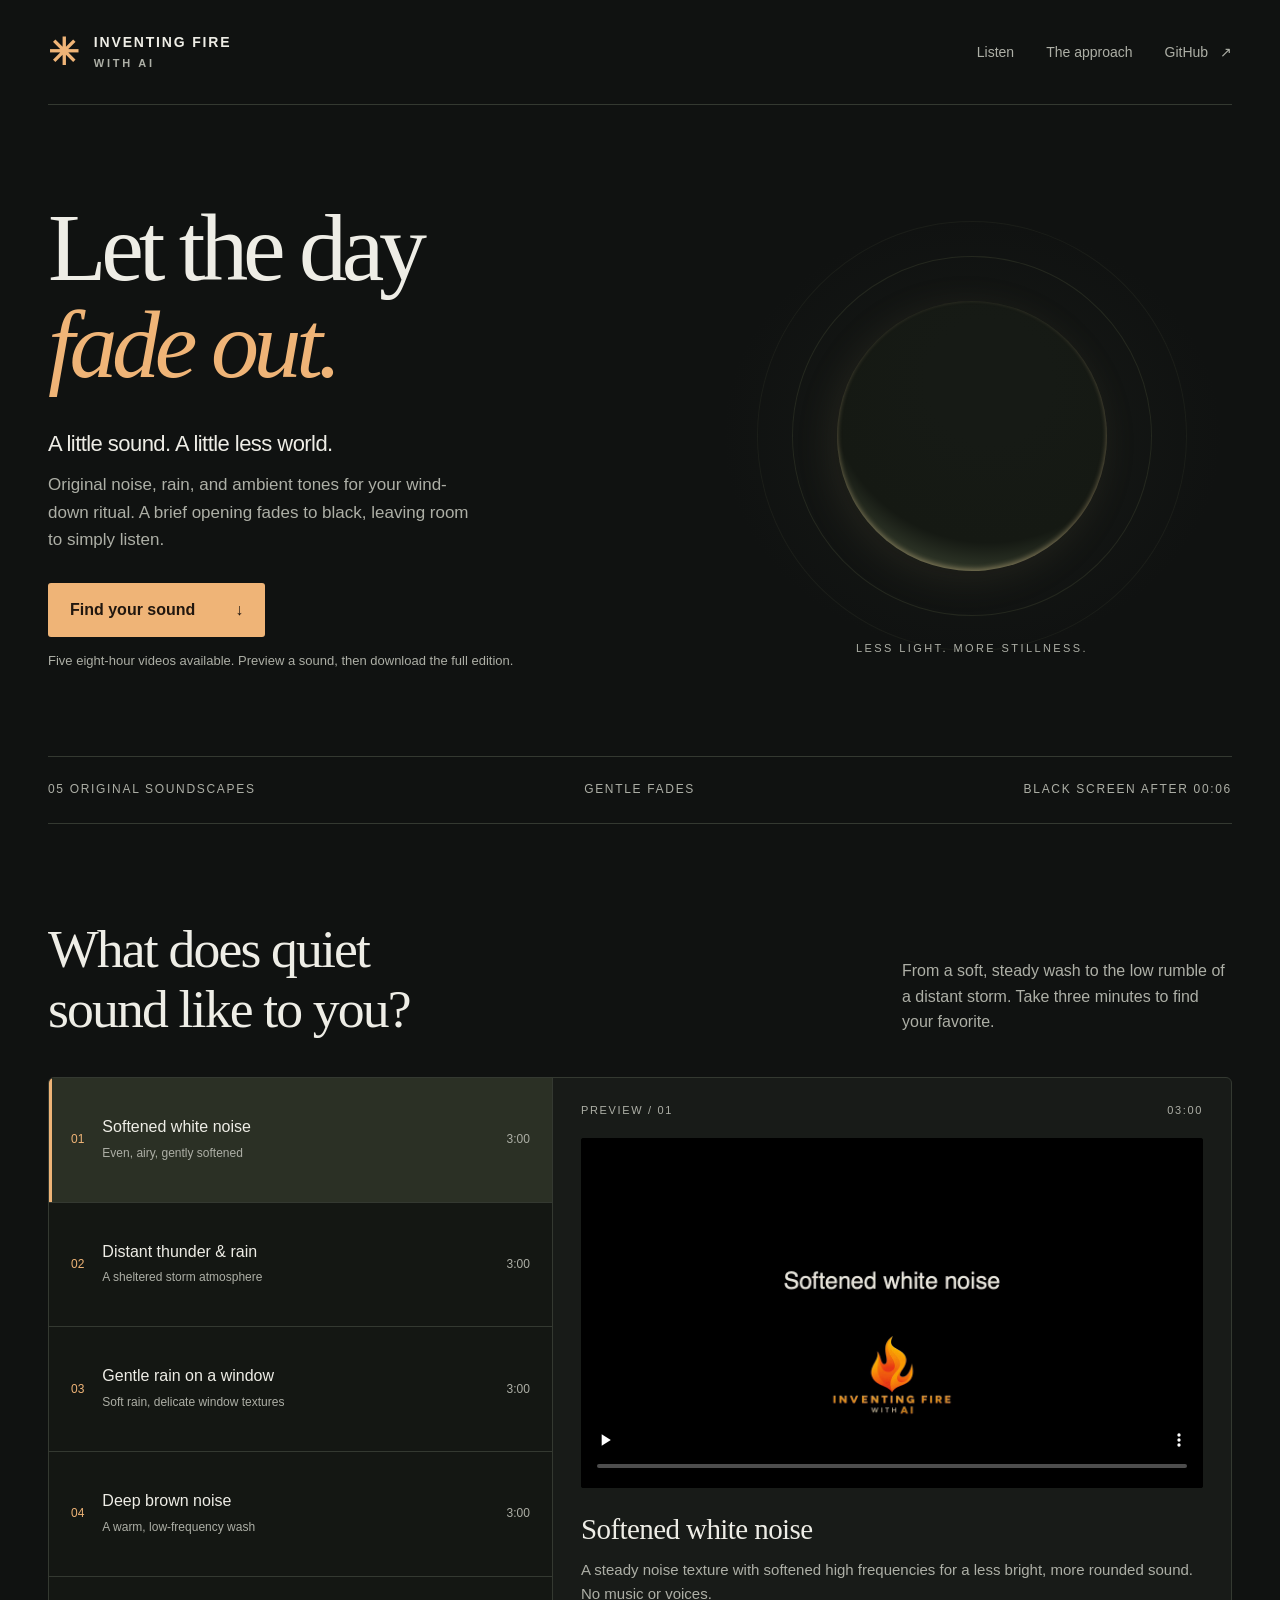
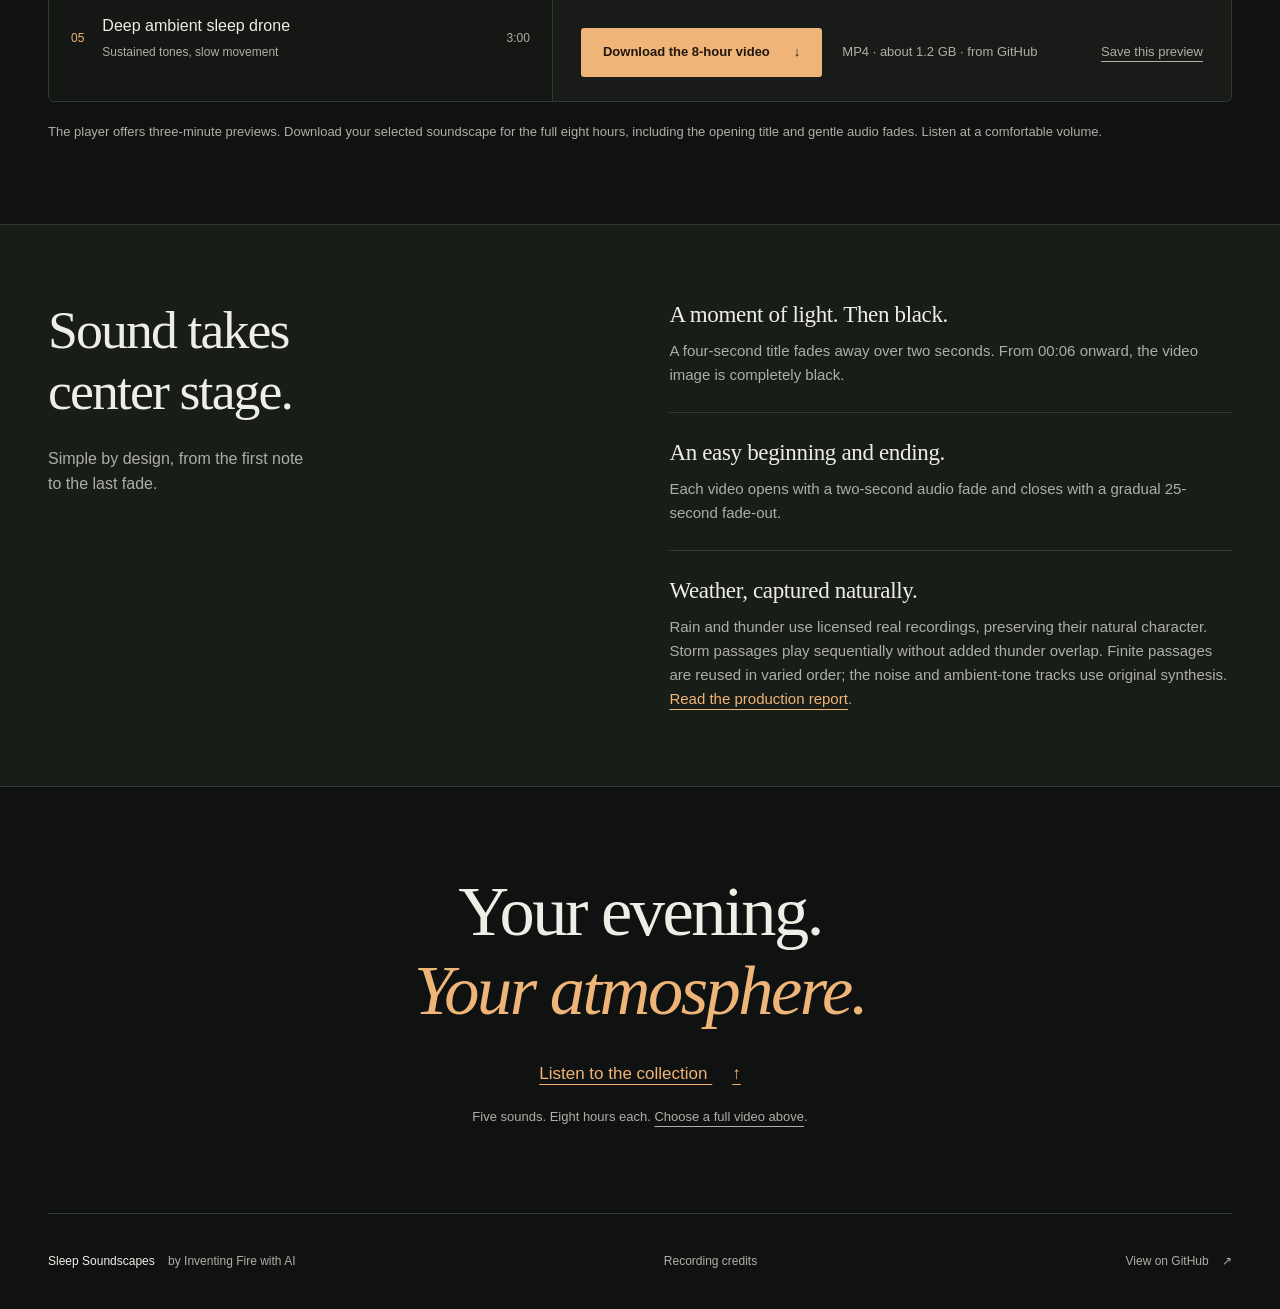
==== commit c7fc4b31: "Use real weather recordings with native thunder timing" ====
--- a/site/index.html
+++ b/site/index.html
@@ -59,11 +59,11 @@
       <div class="principles">
         <article><h3>A moment of light. Then black.</h3><p>A four-second title fades away over two seconds. From 00:06 onward, the video image is completely black.</p></article>
         <article><h3>An easy beginning and ending.</h3><p>Each video opens with a two-second audio fade and closes with a gradual 25-second fade-out.</p></article>
-        <article><h3>Original, from the ground up.</h3><p>Every soundscape is synthesized for this collection. The rain and thunder are crafted sound designs, rather than field recordings. Each eight-hour video is synthesized continuously from start to finish, not looped from a short clip, with no recordings or samples. <a href="https://github.com/ChiefInnovator/sleep-videos/blob/main/reports/full-summary.md">Read the production report</a>.</p></article>
+        <article><h3>Weather, captured naturally.</h3><p>Rain and thunder use licensed real recordings, preserving their natural character. Storm passages play sequentially without added thunder overlap. Finite passages are reused in varied order; the noise and ambient-tone tracks use original synthesis. <a href="https://github.com/ChiefInnovator/sleep-videos/blob/main/reports/full-summary.md">Read the production report</a>.</p></article>
       </div>
     </div></section>
-    <section class="closing wrap"><h2>Your evening.<br><em>Your atmosphere.</em></h2><a class="text-link" href="#listen">Listen to the collection <span aria-hidden="true">↑</span></a><p>Five sounds. Eight hours each. <a href="https://github.com/ChiefInnovator/sleep-videos/releases/tag/v1.0.0">Download the full collection</a>.</p></section>
+    <section class="closing wrap"><h2>Your evening.<br><em>Your atmosphere.</em></h2><a class="text-link" href="#listen">Listen to the collection <span aria-hidden="true">↑</span></a><p>Five sounds. Eight hours each. <a href="#listen">Choose a full video above</a>.</p></section>
   </main>
-  <footer class="footer wrap"><p>Sleep Soundscapes <span>by Inventing Fire with AI</span></p><a href="https://github.com/ChiefInnovator/sleep-videos">View on GitHub <span aria-hidden="true">↗</span></a></footer>
+  <footer class="footer wrap"><p>Sleep Soundscapes <span>by Inventing Fire with AI</span></p><a href="recording-credits.txt">Recording credits</a><a href="https://github.com/ChiefInnovator/sleep-videos">View on GitHub <span aria-hidden="true">↗</span></a></footer>
 </body>
 </html>
